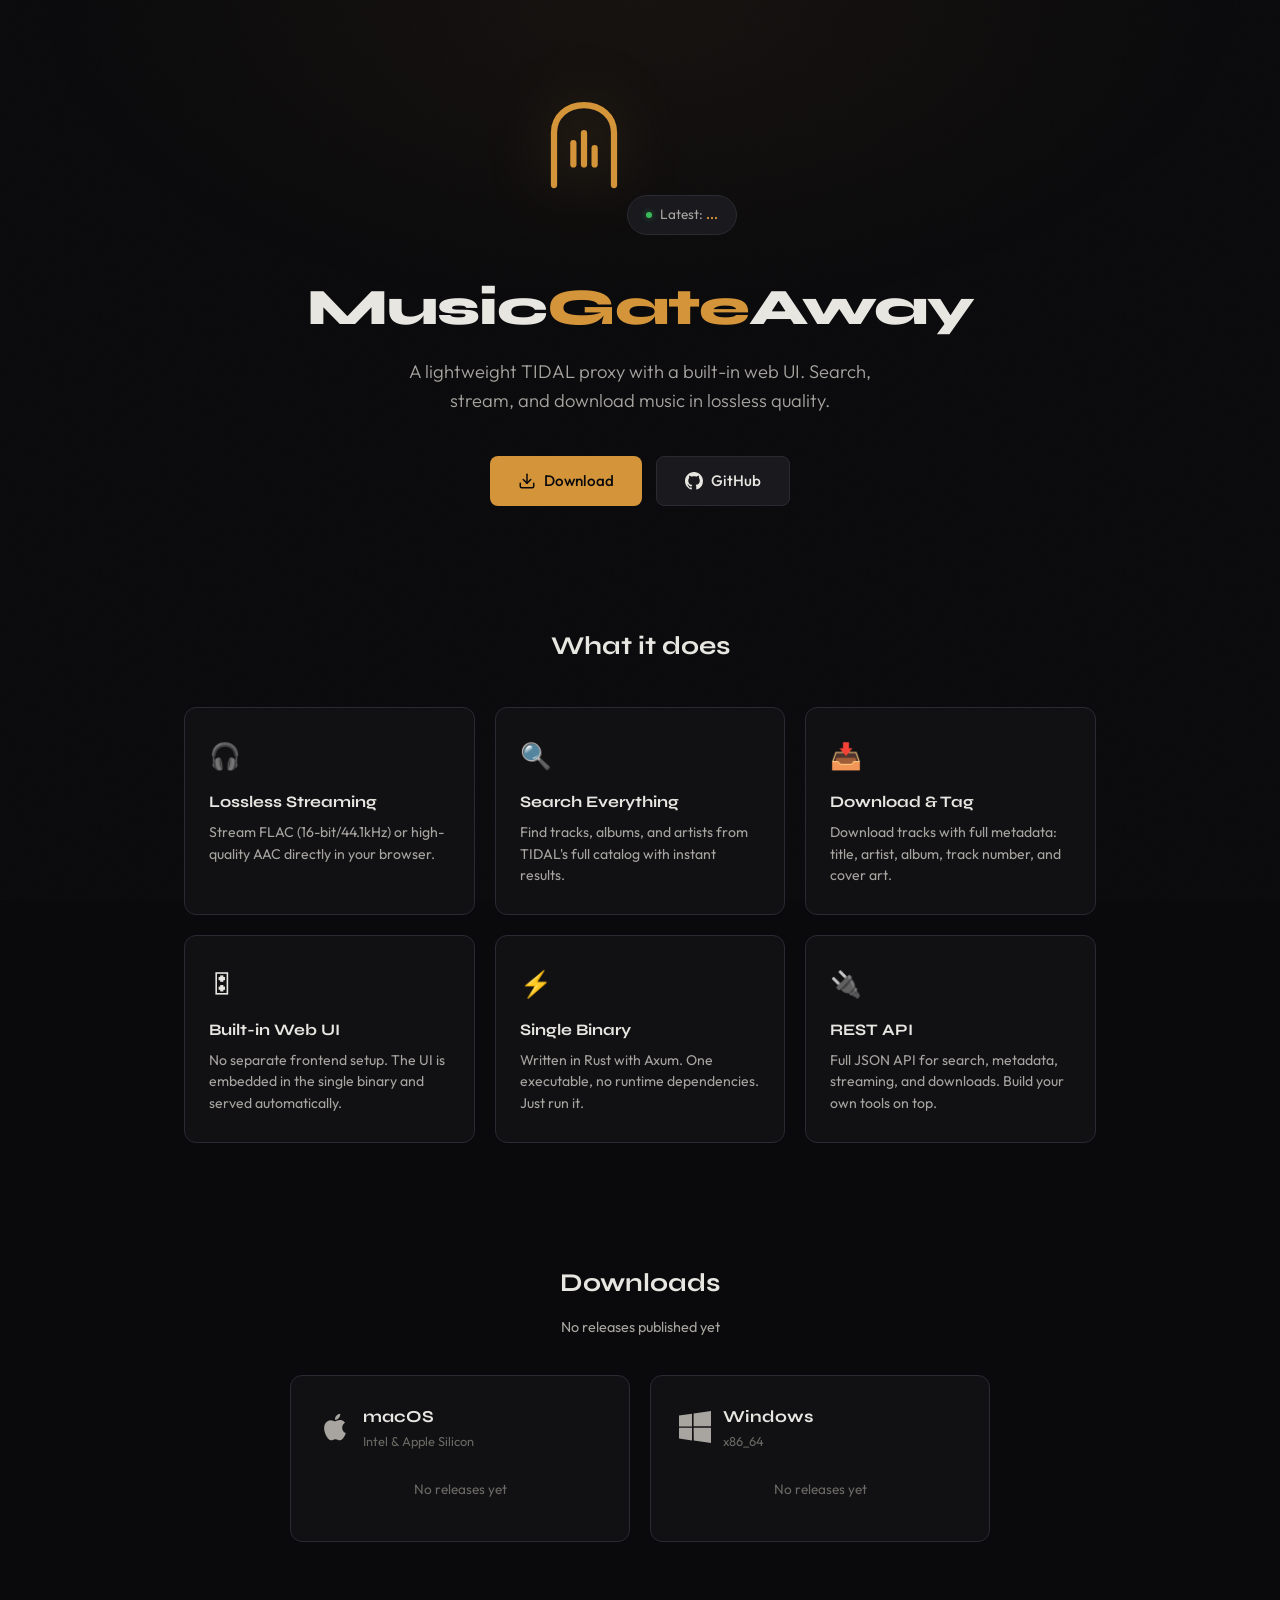
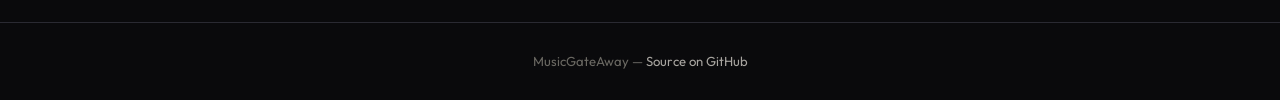
==== website/index.html @ f4462e4a "feat: add CI release builds, website, and release script - GitHub Actions workflow for macOS (x86_64" ====
<!DOCTYPE html>
<html lang="en">
<head>
  <meta charset="UTF-8">
  <meta name="viewport" content="width=device-width, initial-scale=1.0">
  <title>MusicGateAway</title>
  <link rel="icon" type="image/svg+xml" href="data:image/svg+xml,<svg xmlns='http://www.w3.org/2000/svg' viewBox='0 0 32 36'><path d='M4 34V13C4 6.4 9.4 2 16 2s12 4.4 12 11v21' stroke='%23d4943a' stroke-width='2.5' stroke-linecap='round' fill='none'/><rect x='10.5' y='16' width='2.5' height='11' rx='1.25' fill='%23d4943a'/><rect x='14.75' y='12' width='2.5' height='15' rx='1.25' fill='%23d4943a'/><rect x='19' y='18' width='2.5' height='9' rx='1.25' fill='%23d4943a'/></svg>">
  <link rel="preconnect" href="https://fonts.googleapis.com">
  <link rel="preconnect" href="https://fonts.gstatic.com" crossorigin>
  <link href="https://fonts.googleapis.com/css2?family=Outfit:wght@300;400;500;600&family=Syne:wght@600;700;800&display=swap" rel="stylesheet">
  <style>
    *, *::before, *::after { box-sizing: border-box; margin: 0; padding: 0; }

    :root {
      --bg-deep: #0a0a0c;
      --bg: #111114;
      --bg-elevated: #19191e;
      --bg-hover: #222228;
      --border: #2a2a32;
      --text: #e8e6e1;
      --text-secondary: #a8a5a0;
      --text-tertiary: #6a6862;
      --accent: #d4943a;
      --accent-dim: #b07828;
      --accent-glow: rgba(212, 148, 58, 0.15);
      --font-display: 'Syne', sans-serif;
      --font-body: 'Outfit', sans-serif;
    }

    html { scroll-behavior: smooth; }

    body {
      font-family: var(--font-body);
      background: var(--bg-deep);
      color: var(--text);
      line-height: 1.6;
      min-height: 100vh;
      overflow-x: hidden;
    }

    body::before {
      content: '';
      position: fixed;
      inset: 0;
      background: radial-gradient(ellipse 80% 60% at 50% 0%, rgba(212,148,58,0.06) 0%, transparent 60%);
      pointer-events: none;
      z-index: 0;
    }

    /* --- Noise texture --- */
    body::after {
      content: '';
      position: fixed;
      inset: 0;
      opacity: 0.025;
      background-image: url("data:image/svg+xml,%3Csvg viewBox='0 0 256 256' xmlns='http://www.w3.org/2000/svg'%3E%3Cfilter id='n'%3E%3CfeTurbulence type='fractalNoise' baseFrequency='0.9' numOctaves='4' stitchTiles='stitch'/%3E%3C/filter%3E%3Crect width='100%25' height='100%25' filter='url(%23n)'/%3E%3C/svg%3E");
      background-size: 256px 256px;
      pointer-events: none;
      z-index: 0;
    }

    a { color: var(--accent); text-decoration: none; }
    a:hover { color: var(--text); }

    .container {
      max-width: 960px;
      margin: 0 auto;
      padding: 0 24px;
      position: relative;
      z-index: 1;
    }

    /* --- Hero --- */
    .hero {
      text-align: center;
      padding: 100px 0 60px;
    }

    .hero-logo {
      width: 80px;
      height: 90px;
      color: var(--accent);
      margin-bottom: 28px;
      filter: drop-shadow(0 0 30px rgba(212,148,58,0.3));
      animation: fadeInUp 0.6s ease both;
    }

    .hero h1 {
      font-family: var(--font-display);
      font-size: 3.2rem;
      font-weight: 800;
      letter-spacing: -1px;
      margin-bottom: 8px;
      animation: fadeInUp 0.6s ease 0.1s both;
    }

    .hero h1 strong {
      color: var(--accent);
      font-weight: 800;
    }

    .hero .tagline {
      font-size: 1.15rem;
      color: var(--text-secondary);
      font-weight: 300;
      max-width: 480px;
      margin: 0 auto 40px;
      animation: fadeInUp 0.6s ease 0.2s both;
    }

    .hero-actions {
      display: flex;
      gap: 14px;
      justify-content: center;
      flex-wrap: wrap;
      animation: fadeInUp 0.6s ease 0.3s both;
    }

    /* --- Version badge --- */
    .version-badge {
      display: inline-flex;
      align-items: center;
      gap: 8px;
      background: var(--bg-elevated);
      border: 1px solid var(--border);
      border-radius: 100px;
      padding: 8px 18px;
      font-size: 0.85rem;
      color: var(--text-secondary);
      margin-bottom: 32px;
      animation: fadeInUp 0.6s ease 0.05s both;
    }

    .version-badge .ver {
      color: var(--accent);
      font-weight: 600;
    }

    .version-badge .dot {
      width: 6px;
      height: 6px;
      border-radius: 50%;
      background: #3aba5a;
      box-shadow: 0 0 6px #3aba5a88;
    }

    /* --- Buttons --- */
    .btn {
      display: inline-flex;
      align-items: center;
      gap: 8px;
      padding: 12px 28px;
      border-radius: 8px;
      font-family: var(--font-body);
      font-size: 0.95rem;
      font-weight: 500;
      border: none;
      cursor: pointer;
      transition: all 0.2s ease;
      text-decoration: none;
    }

    .btn-primary {
      background: var(--accent);
      color: #0a0a0c;
    }
    .btn-primary:hover {
      background: #e0a548;
      color: #0a0a0c;
      transform: translateY(-1px);
      box-shadow: 0 6px 24px rgba(212,148,58,0.3);
    }

    .btn-secondary {
      background: var(--bg-elevated);
      color: var(--text);
      border: 1px solid var(--border);
    }
    .btn-secondary:hover {
      background: var(--bg-hover);
      transform: translateY(-1px);
      color: var(--text);
    }

    .btn svg {
      width: 18px;
      height: 18px;
    }

    /* --- Features --- */
    .features {
      padding: 60px 0;
    }

    .features h2 {
      font-family: var(--font-display);
      font-size: 1.6rem;
      font-weight: 700;
      text-align: center;
      margin-bottom: 40px;
    }

    .feature-grid {
      display: grid;
      grid-template-columns: repeat(3, 1fr);
      gap: 20px;
    }

    .feature-card {
      background: var(--bg);
      border: 1px solid var(--border);
      border-radius: 12px;
      padding: 28px 24px;
      transition: border-color 0.2s, transform 0.2s;
    }

    .feature-card:hover {
      border-color: var(--accent-dim);
      transform: translateY(-2px);
    }

    .feature-card .icon {
      font-size: 1.6rem;
      margin-bottom: 12px;
      display: block;
    }

    .feature-card h3 {
      font-family: var(--font-display);
      font-size: 1rem;
      font-weight: 700;
      margin-bottom: 8px;
    }

    .feature-card p {
      font-size: 0.88rem;
      color: var(--text-secondary);
      line-height: 1.5;
    }

    /* --- Downloads --- */
    .downloads {
      padding: 60px 0 80px;
    }

    .downloads h2 {
      font-family: var(--font-display);
      font-size: 1.6rem;
      font-weight: 700;
      text-align: center;
      margin-bottom: 12px;
    }

    .downloads .sub {
      text-align: center;
      color: var(--text-secondary);
      font-size: 0.9rem;
      margin-bottom: 36px;
    }

    .download-grid {
      display: grid;
      grid-template-columns: repeat(2, 1fr);
      gap: 20px;
      max-width: 700px;
      margin: 0 auto;
    }

    .dl-card {
      background: var(--bg);
      border: 1px solid var(--border);
      border-radius: 12px;
      padding: 28px;
      display: flex;
      flex-direction: column;
      gap: 16px;
    }

    .dl-card .dl-os {
      display: flex;
      align-items: center;
      gap: 12px;
    }

    .dl-card .dl-os svg {
      width: 32px;
      height: 32px;
      color: var(--text-secondary);
      flex-shrink: 0;
    }

    .dl-card .dl-os-info h3 {
      font-family: var(--font-display);
      font-size: 1.05rem;
      font-weight: 700;
    }

    .dl-card .dl-os-info p {
      font-size: 0.8rem;
      color: var(--text-tertiary);
    }

    .dl-links {
      display: flex;
      flex-direction: column;
      gap: 8px;
    }

    .dl-link {
      display: flex;
      align-items: center;
      justify-content: space-between;
      padding: 10px 14px;
      background: var(--bg-elevated);
      border: 1px solid var(--border);
      border-radius: 8px;
      font-size: 0.85rem;
      color: var(--text);
      text-decoration: none;
      transition: all 0.15s;
    }

    .dl-link:hover {
      border-color: var(--accent-dim);
      background: var(--bg-hover);
      color: var(--text);
    }

    .dl-link .dl-label {
      font-weight: 500;
    }

    .dl-link .dl-size {
      color: var(--text-tertiary);
      font-size: 0.78rem;
    }

    .dl-empty {
      color: var(--text-tertiary);
      font-size: 0.85rem;
      text-align: center;
      padding: 12px;
    }

    /* --- Footer --- */
    footer {
      border-top: 1px solid var(--border);
      padding: 28px 0;
      text-align: center;
      font-size: 0.82rem;
      color: var(--text-tertiary);
    }

    footer a { color: var(--text-secondary); }
    footer a:hover { color: var(--accent); }

    /* --- Spinner --- */
    .spinner {
      display: inline-block;
      width: 16px;
      height: 16px;
      border: 2px solid var(--border);
      border-top-color: var(--accent);
      border-radius: 50%;
      animation: spin 0.6s linear infinite;
    }

    /* --- Animations --- */
    @keyframes fadeInUp {
      from { opacity: 0; transform: translateY(16px); }
      to { opacity: 1; transform: translateY(0); }
    }

    @keyframes spin {
      to { transform: rotate(360deg); }
    }

    /* --- Responsive --- */
    @media (max-width: 768px) {
      .hero { padding: 60px 0 40px; }
      .hero h1 { font-size: 2.2rem; }
      .feature-grid { grid-template-columns: 1fr; }
      .download-grid { grid-template-columns: 1fr; }
    }

    @media (max-width: 480px) {
      .hero h1 { font-size: 1.8rem; }
      .hero-actions { flex-direction: column; align-items: center; }
    }
  </style>
</head>
<body>
  <div class="container">
    <section class="hero">
      <svg class="hero-logo" viewBox="0 0 32 36" fill="none" xmlns="http://www.w3.org/2000/svg">
        <path d="M4 34V13C4 6.4 9.4 2 16 2s12 4.4 12 11v21" stroke="currentColor" stroke-width="2.5" stroke-linecap="round"/>
        <rect x="10.5" y="16" width="2.5" height="11" rx="1.25" fill="currentColor"/>
        <rect x="14.75" y="12" width="2.5" height="15" rx="1.25" fill="currentColor"/>
        <rect x="19" y="18" width="2.5" height="9" rx="1.25" fill="currentColor"/>
      </svg>
      <div class="version-badge">
        <span class="dot"></span>
        <span>Latest: <span class="ver" id="versionTag">loading...</span></span>
      </div>
      <h1>Music<strong>Gate</strong>Away</h1>
      <p class="tagline">A lightweight TIDAL proxy with a built-in web UI. Search, stream, and download music in lossless quality.</p>
      <div class="hero-actions">
        <a href="#downloads" class="btn btn-primary">
          <svg viewBox="0 0 24 24" fill="none" stroke="currentColor" stroke-width="2" stroke-linecap="round" stroke-linejoin="round"><path d="M21 15v4a2 2 0 01-2 2H5a2 2 0 01-2-2v-4"/><polyline points="7 10 12 15 17 10"/><line x1="12" y1="15" x2="12" y2="3"/></svg>
          Download
        </a>
        <a href="https://github.com/outcast1000/MusicGateAway" class="btn btn-secondary" target="_blank" rel="noopener">
          <svg viewBox="0 0 24 24" fill="currentColor"><path d="M12 0C5.37 0 0 5.37 0 12c0 5.31 3.435 9.795 8.205 11.385.6.105.825-.255.825-.57 0-.285-.015-1.23-.015-2.235-3.015.555-3.795-.735-4.035-1.41-.135-.345-.72-1.41-1.23-1.695-.42-.225-1.02-.78-.015-.795.945-.015 1.62.87 1.845 1.23 1.08 1.815 2.805 1.305 3.495.99.105-.78.42-1.305.765-1.605-2.67-.3-5.46-1.335-5.46-5.925 0-1.305.465-2.385 1.23-3.225-.12-.3-.54-1.53.12-3.18 0 0 1.005-.315 3.3 1.23.96-.27 1.98-.405 3-.405s2.04.135 3 .405c2.295-1.56 3.3-1.23 3.3-1.23.66 1.65.24 2.88.12 3.18.765.84 1.23 1.905 1.23 3.225 0 4.605-2.805 5.625-5.475 5.925.435.375.81 1.095.81 2.22 0 1.605-.015 2.895-.015 3.3 0 .315.225.69.825.57A12.02 12.02 0 0024 12c0-6.63-5.37-12-12-12z"/></svg>
          GitHub
        </a>
      </div>
    </section>

    <section class="features">
      <h2>What it does</h2>
      <div class="feature-grid">
        <div class="feature-card">
          <span class="icon">&#127911;</span>
          <h3>Lossless Streaming</h3>
          <p>Stream FLAC (16-bit/44.1kHz) or high-quality AAC directly in your browser.</p>
        </div>
        <div class="feature-card">
          <span class="icon">&#128269;</span>
          <h3>Search Everything</h3>
          <p>Find tracks, albums, and artists from TIDAL's full catalog with instant results.</p>
        </div>
        <div class="feature-card">
          <span class="icon">&#128229;</span>
          <h3>Download & Tag</h3>
          <p>Download tracks with full metadata: title, artist, album, track number, and cover art.</p>
        </div>
        <div class="feature-card">
          <span class="icon">&#127899;</span>
          <h3>Built-in Web UI</h3>
          <p>No separate frontend setup. The UI is embedded in the single binary and served automatically.</p>
        </div>
        <div class="feature-card">
          <span class="icon">&#9889;</span>
          <h3>Single Binary</h3>
          <p>Written in Rust with Axum. One executable, no runtime dependencies. Just run it.</p>
        </div>
        <div class="feature-card">
          <span class="icon">&#128268;</span>
          <h3>REST API</h3>
          <p>Full JSON API for search, metadata, streaming, and downloads. Build your own tools on top.</p>
        </div>
      </div>
    </section>

    <section class="downloads" id="downloads">
      <h2>Downloads</h2>
      <p class="sub" id="releaseInfo">Fetching latest release...</p>
      <div class="download-grid" id="downloadGrid">
        <div class="dl-card">
          <div class="dl-os">
            <svg viewBox="0 0 24 24" fill="currentColor"><path d="M18.71 19.5c-.83 1.24-1.71 2.45-3.05 2.47-1.34.03-1.77-.79-3.29-.79-1.53 0-2 .77-3.27.82-1.31.05-2.3-1.32-3.14-2.53C4.25 17 2.94 12.45 4.7 9.39c.87-1.52 2.43-2.48 4.12-2.51 1.28-.02 2.5.87 3.29.87.78 0 2.26-1.07 3.8-.91.65.03 2.47.26 3.64 1.98-.09.06-2.17 1.28-2.15 3.81.03 3.02 2.65 4.03 2.68 4.04-.03.07-.42 1.44-1.38 2.83M13 3.5c.73-.83 1.94-1.46 2.94-1.5.13 1.17-.34 2.35-1.04 3.19-.69.85-1.83 1.51-2.95 1.42-.15-1.15.41-2.35 1.05-3.11z"/></svg>
            <div class="dl-os-info">
              <h3>macOS</h3>
              <p>Intel &amp; Apple Silicon</p>
            </div>
          </div>
          <div class="dl-links" id="macLinks"><div class="dl-empty"><span class="spinner"></span></div></div>
        </div>
        <div class="dl-card">
          <div class="dl-os">
            <svg viewBox="0 0 24 24" fill="currentColor"><path d="M0 3.449L9.75 2.1v9.451H0m10.949-9.602L24 0v11.4H10.949M0 12.6h9.75v9.451L0 20.699M10.949 12.6H24V24l-12.9-1.801"/></svg>
            <div class="dl-os-info">
              <h3>Windows</h3>
              <p>x86_64</p>
            </div>
          </div>
          <div class="dl-links" id="winLinks"><div class="dl-empty"><span class="spinner"></span></div></div>
        </div>
      </div>
    </section>
  </div>

  <footer>
    <div class="container">
      MusicGateAway &mdash; <a href="https://github.com/outcast1000/MusicGateAway" target="_blank" rel="noopener">Source on GitHub</a>
    </div>
  </footer>

  <script>
    const REPO = 'outcast1000/MusicGateAway';

    function formatBytes(bytes) {
      if (bytes < 1024) return bytes + ' B';
      if (bytes < 1048576) return (bytes / 1024).toFixed(1) + ' KB';
      return (bytes / 1048576).toFixed(1) + ' MB';
    }

    function classifyAsset(name) {
      const n = name.toLowerCase();
      if (n.includes('macos') || n.includes('darwin')) {
        if (n.includes('aarch64') || n.includes('arm64')) return { os: 'mac', arch: 'Apple Silicon' };
        if (n.includes('x86_64') || n.includes('intel')) return { os: 'mac', arch: 'Intel' };
        return { os: 'mac', arch: '' };
      }
      if (n.includes('windows') || n.includes('win')) {
        return { os: 'win', arch: 'x86_64' };
      }
      return null;
    }

    function labelForAsset(name) {
      const n = name.toLowerCase();
      if (n.endsWith('.pkg')) return 'Installer (.pkg)';
      if (n.endsWith('.dmg')) return 'Disk Image (.dmg)';
      if (n.endsWith('.tar.gz') || n.endsWith('.tgz')) return 'Portable (.tar.gz)';
      if (n.endsWith('.zip')) return 'Portable (.zip)';
      if (n.includes('setup') && n.endsWith('.exe')) return 'Setup Installer (.exe)';
      if (n.endsWith('.msi')) return 'Installer (.msi)';
      if (n.endsWith('.exe')) return 'Executable (.exe)';
      return name;
    }

    async function loadRelease() {
      const versionEl = document.getElementById('versionTag');
      const infoEl = document.getElementById('releaseInfo');
      const macLinksEl = document.getElementById('macLinks');
      const winLinksEl = document.getElementById('winLinks');

      try {
        const resp = await fetch(`https://api.github.com/repos/${REPO}/releases/latest`);
        if (!resp.ok) throw new Error(`HTTP ${resp.status}`);
        const release = await resp.json();

        versionEl.textContent = release.tag_name;
        const date = new Date(release.published_at).toLocaleDateString('en-US', { year: 'numeric', month: 'short', day: 'numeric' });
        infoEl.innerHTML = `${release.tag_name} &mdash; released ${date}`;

        const macAssets = [];
        const winAssets = [];

        for (const asset of release.assets) {
          const cls = classifyAsset(asset.name);
          if (!cls) continue;
          const entry = {
            name: asset.name,
            url: asset.browser_download_url,
            size: asset.size,
            label: labelForAsset(asset.name),
            arch: cls.arch
          };
          if (cls.os === 'mac') macAssets.push(entry);
          else if (cls.os === 'win') winAssets.push(entry);
        }

        function renderLinks(assets) {
          if (assets.length === 0) return '<div class="dl-empty">No assets available yet</div>';
          return assets.map(a => `
            <a href="${a.url}" class="dl-link">
              <span class="dl-label">${a.label}${a.arch ? ' &mdash; ' + a.arch : ''}</span>
              <span class="dl-size">${formatBytes(a.size)}</span>
            </a>
          `).join('');
        }

        macLinksEl.innerHTML = renderLinks(macAssets);
        winLinksEl.innerHTML = renderLinks(winAssets);

      } catch (e) {
        console.error('Failed to fetch release:', e);
        versionEl.textContent = '...';
        infoEl.textContent = 'No releases published yet';
        macLinksEl.innerHTML = '<div class="dl-empty">No releases yet</div>';
        winLinksEl.innerHTML = '<div class="dl-empty">No releases yet</div>';
      }
    }

    loadRelease();
  </script>
</body>
</html>
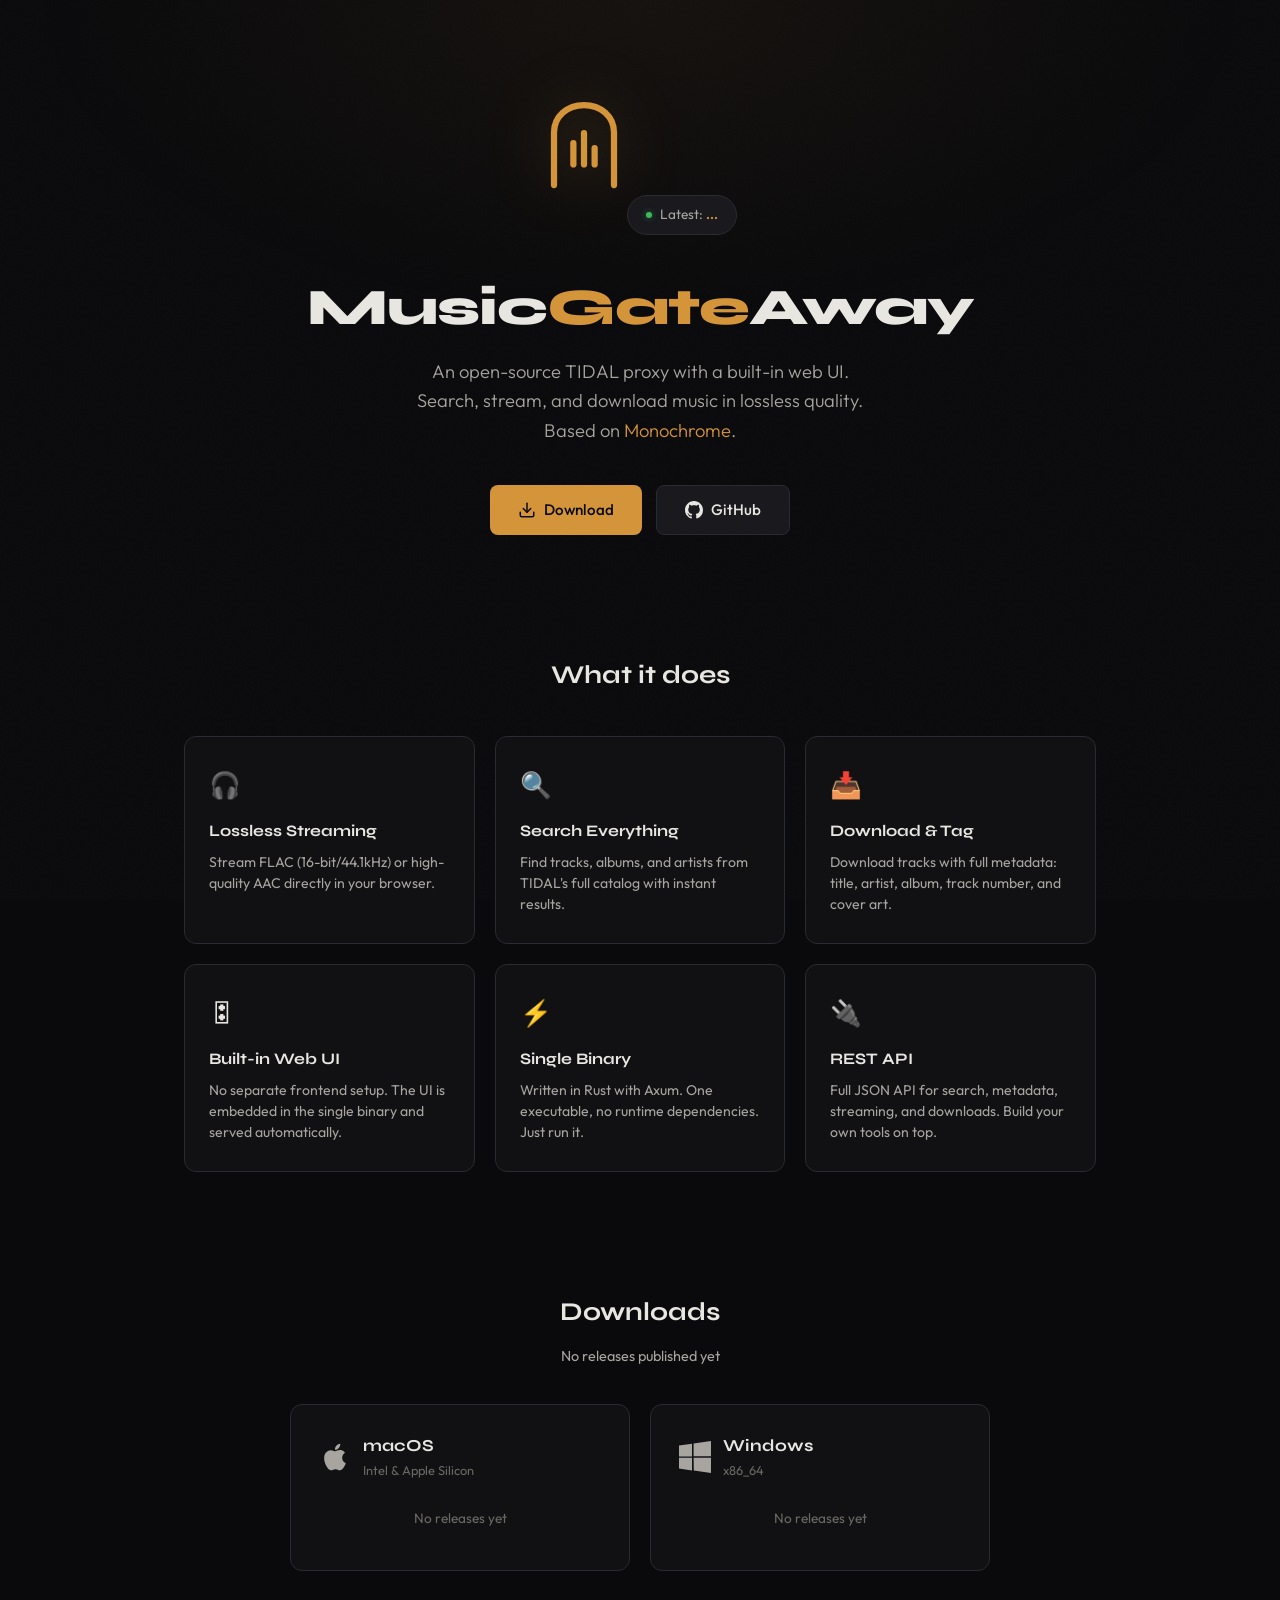
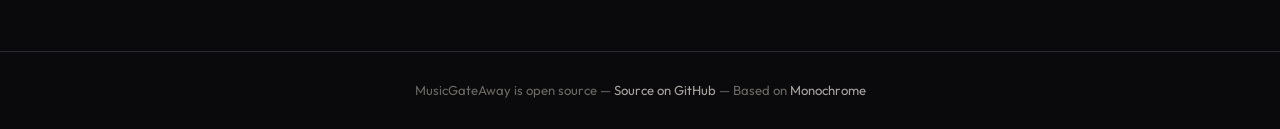
==== commit 3ac9c648: "docs: update tagline and footer to emphasize open-source nature and Monochrome foundation" ====
--- a/website/index.html
+++ b/website/index.html
@@ -403,7 +403,7 @@
         <span>Latest: <span class="ver" id="versionTag">loading...</span></span>
       </div>
       <h1>Music<strong>Gate</strong>Away</h1>
-      <p class="tagline">A lightweight TIDAL proxy with a built-in web UI. Search, stream, and download music in lossless quality.</p>
+      <p class="tagline">An open-source TIDAL proxy with a built-in web UI. Search, stream, and download music in lossless quality. Based on <a href="https://monochrome.samidy.com/">Monochrome</a>.</p>
       <div class="hero-actions">
         <a href="#downloads" class="btn btn-primary">
           <svg viewBox="0 0 24 24" fill="none" stroke="currentColor" stroke-width="2" stroke-linecap="round" stroke-linejoin="round"><path d="M21 15v4a2 2 0 01-2 2H5a2 2 0 01-2-2v-4"/><polyline points="7 10 12 15 17 10"/><line x1="12" y1="15" x2="12" y2="3"/></svg>
@@ -482,7 +482,7 @@
 
   <footer>
     <div class="container">
-      MusicGateAway &mdash; <a href="https://github.com/outcast1000/MusicGateAway" target="_blank" rel="noopener">Source on GitHub</a>
+      MusicGateAway is open source &mdash; <a href="https://github.com/outcast1000/MusicGateAway" target="_blank" rel="noopener">Source on GitHub</a> &mdash; Based on <a href="https://monochrome.samidy.com/" target="_blank" rel="noopener">Monochrome</a>
     </div>
   </footer>
 
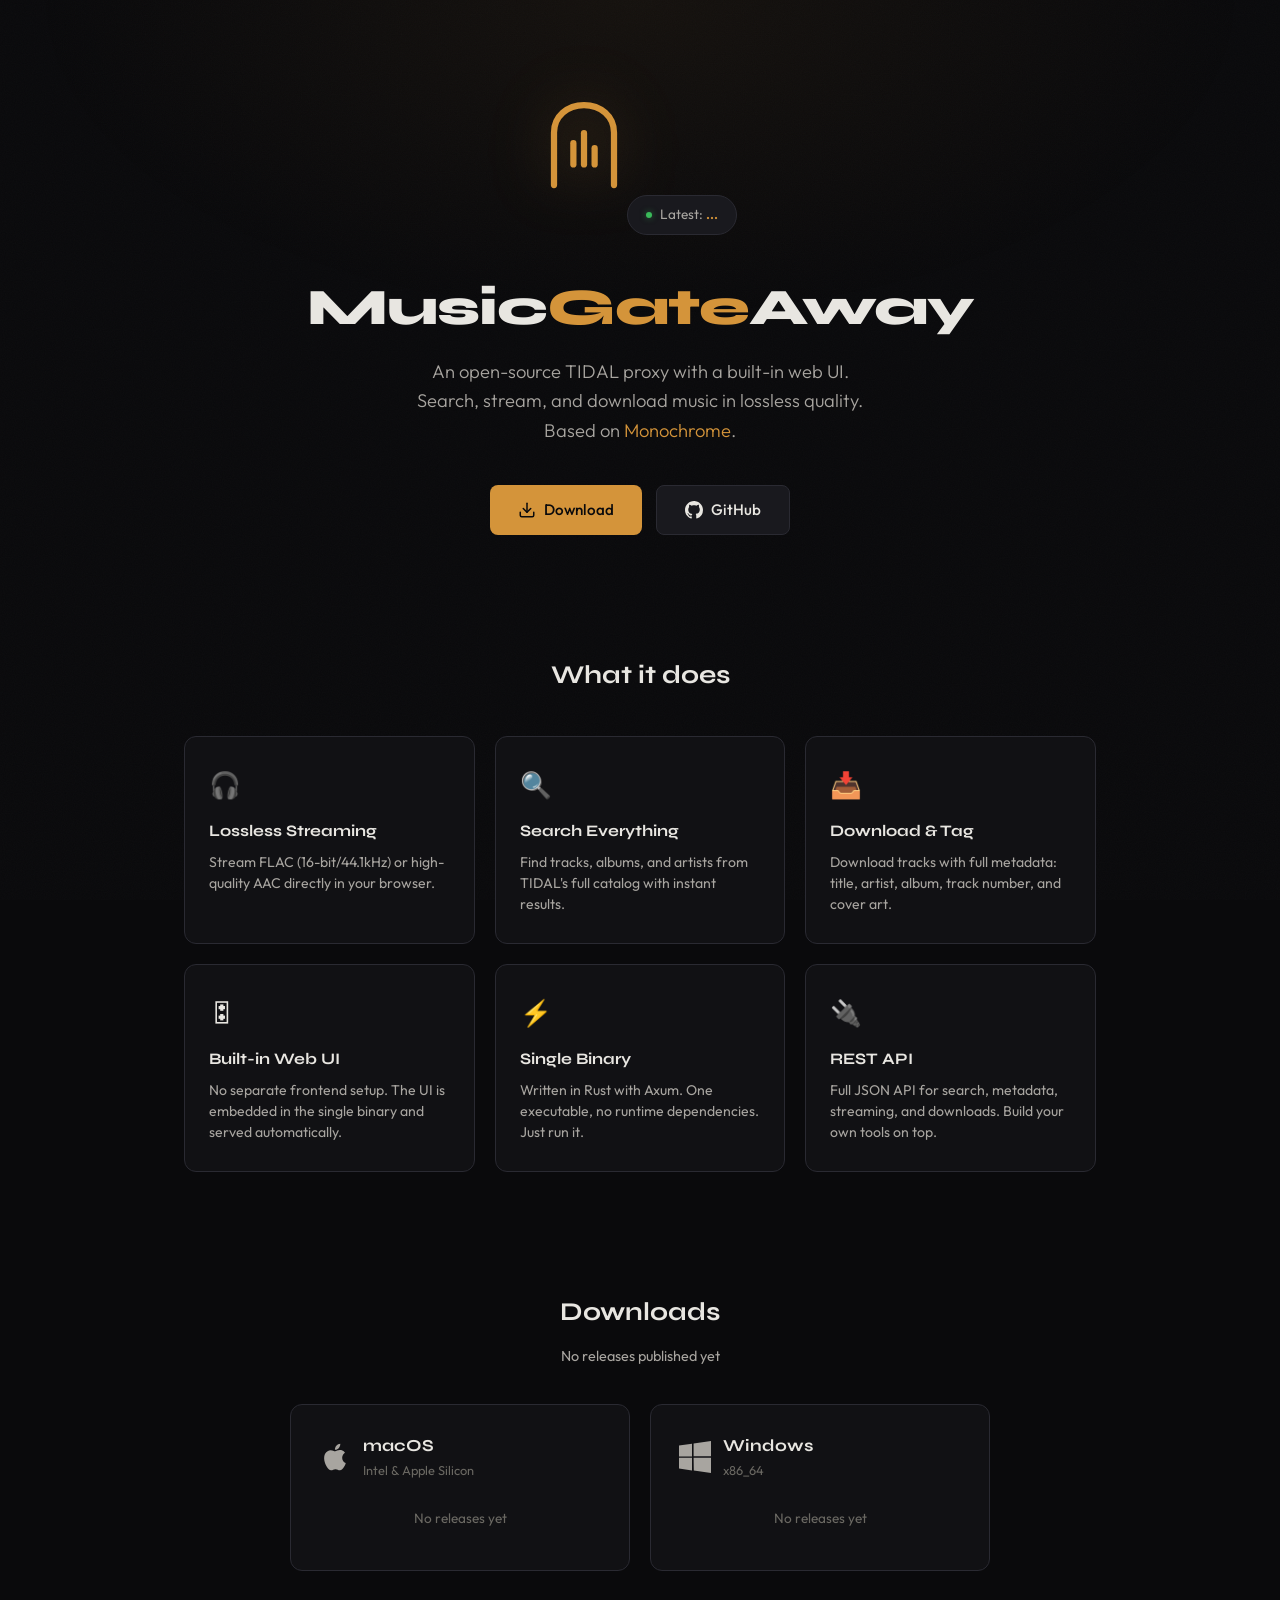
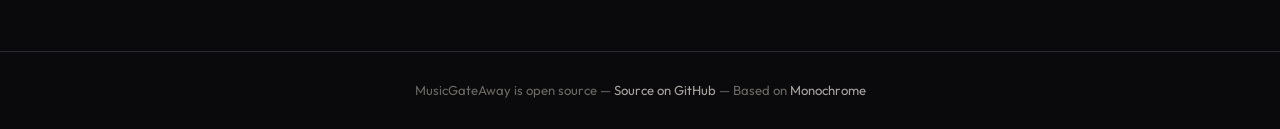
==== commit 83f5f24a: "fix: enhance asset classification for macOS and Windows installers" ====
--- a/website/index.html
+++ b/website/index.html
@@ -497,12 +497,12 @@
 
     function classifyAsset(name) {
       const n = name.toLowerCase();
-      if (n.includes('macos') || n.includes('darwin')) {
+      if (n.endsWith('.dmg') || n.endsWith('.pkg') || n.includes('macos') || n.includes('darwin')) {
         if (n.includes('aarch64') || n.includes('arm64')) return { os: 'mac', arch: 'Apple Silicon' };
-        if (n.includes('x86_64') || n.includes('intel')) return { os: 'mac', arch: 'Intel' };
+        if (n.includes('x64') || n.includes('x86_64') || n.includes('intel')) return { os: 'mac', arch: 'Intel' };
         return { os: 'mac', arch: '' };
       }
-      if (n.includes('windows') || n.includes('win')) {
+      if (n.endsWith('.exe') || n.endsWith('.msi') || n.includes('windows') || n.includes('win')) {
         return { os: 'win', arch: 'x86_64' };
       }
       return null;
